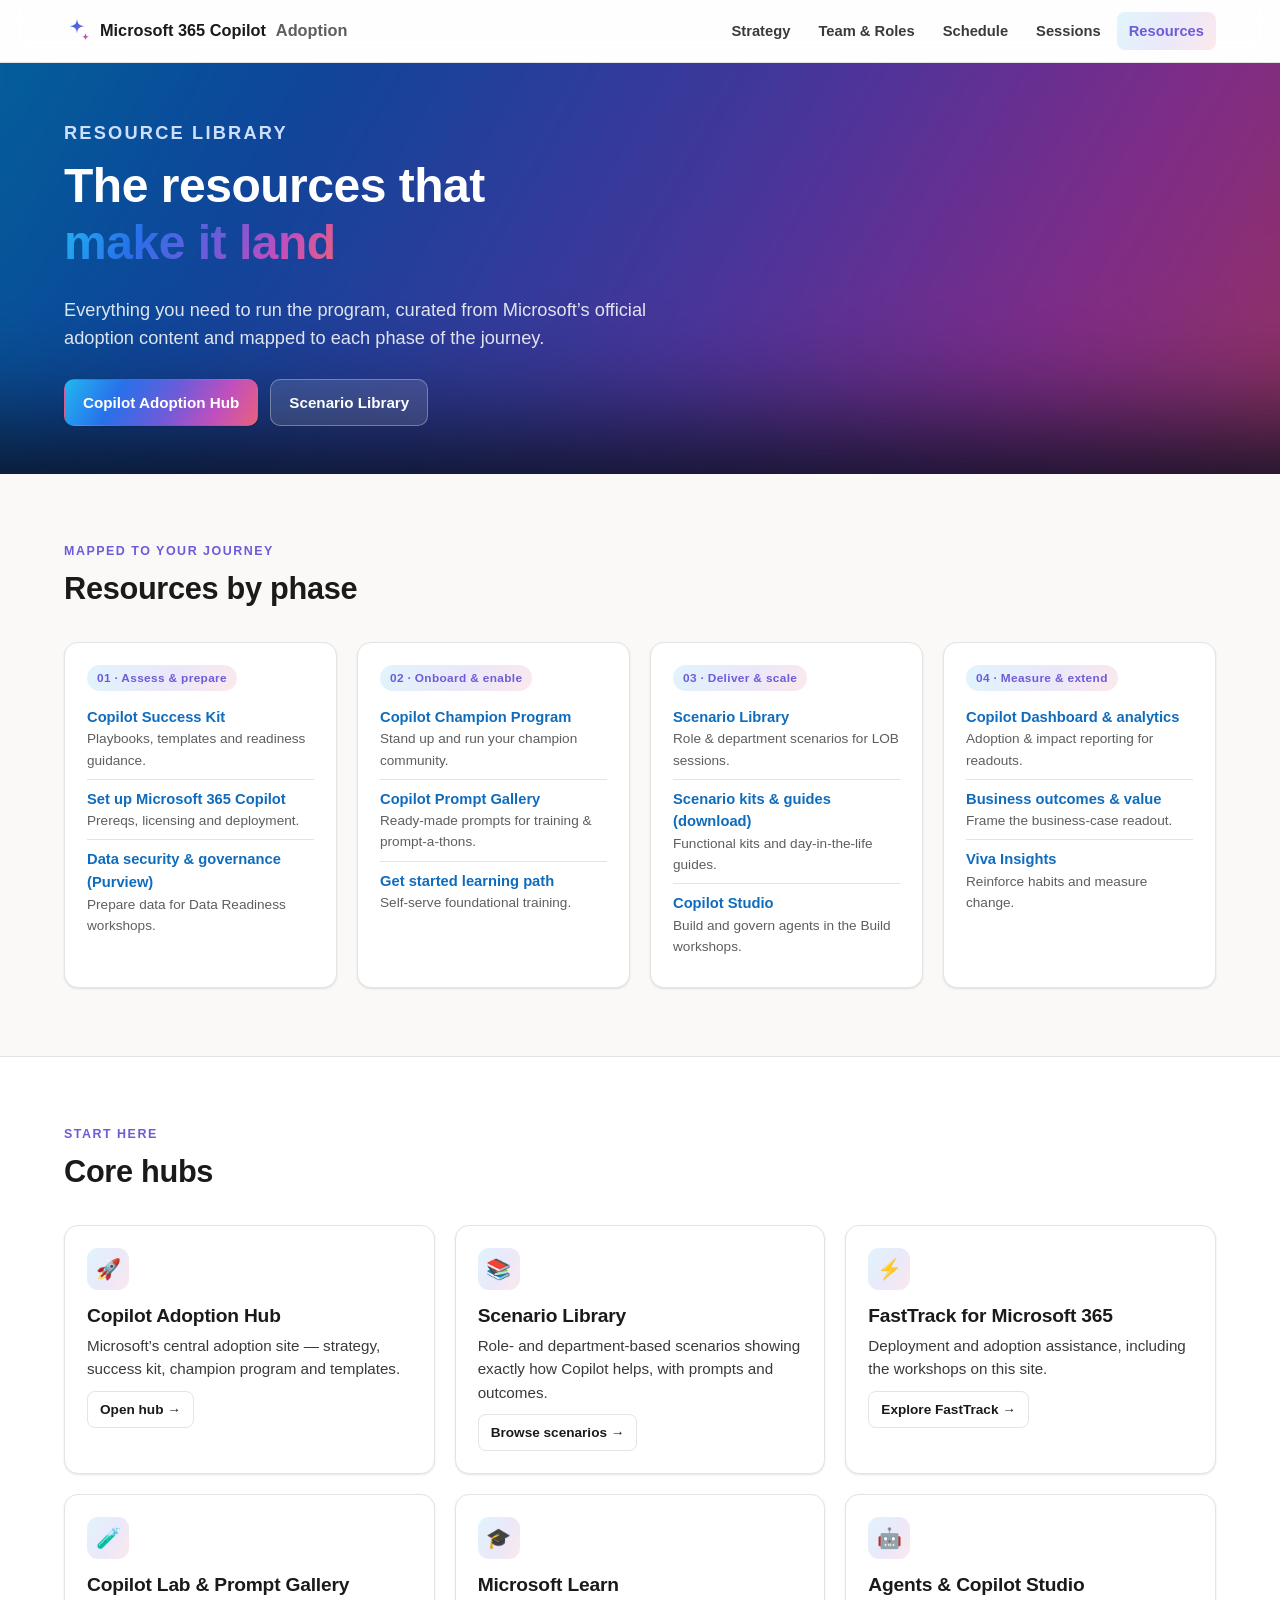
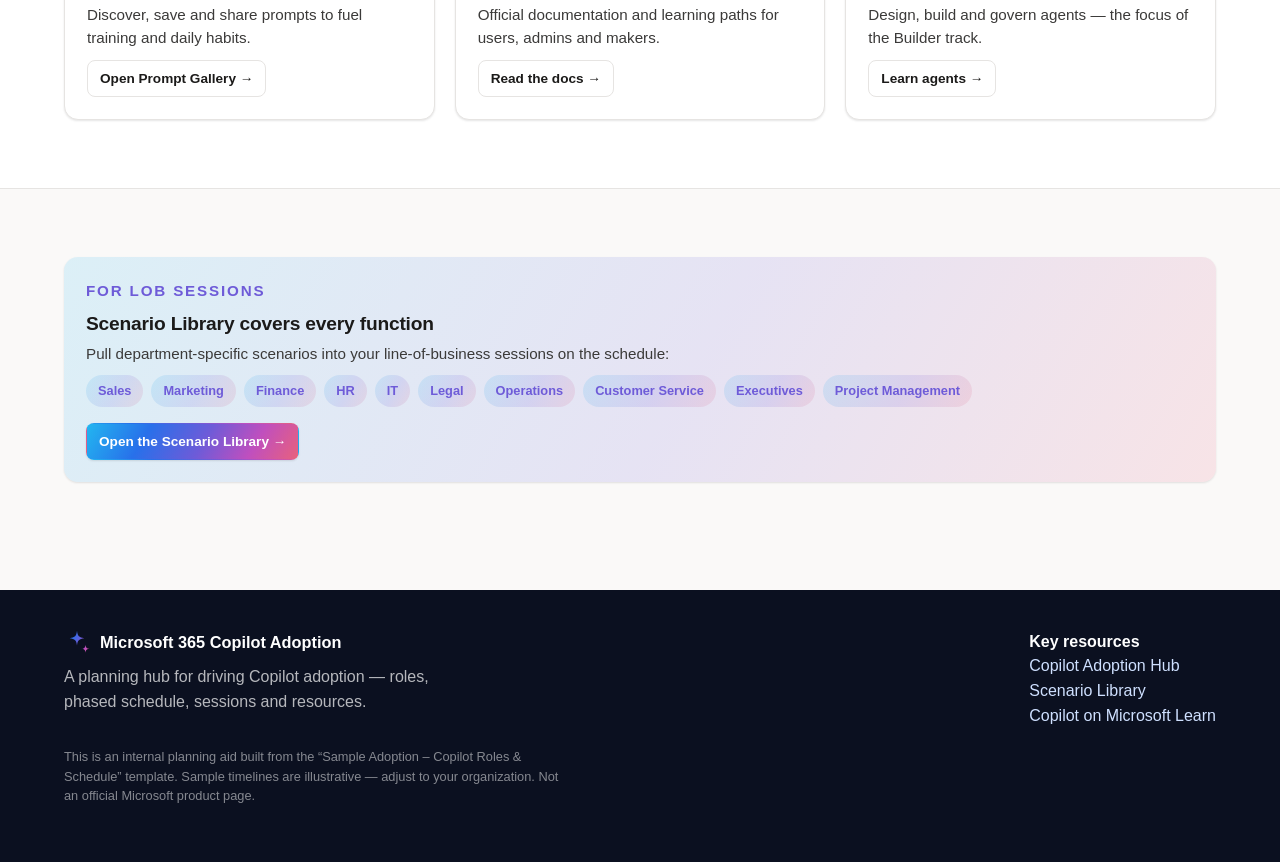
==== resources.html @ 04366881 "Microsoft 365 Copilot Adoption Strategy Hub Interactive multi-page site: strategy overview, team rol" ====
<!doctype html>
<html lang="en">
<head>
  <meta charset="utf-8" />
  <meta name="viewport" content="width=device-width, initial-scale=1" />
  <title>Resource Library — Microsoft 365 Copilot Adoption</title>
  <meta name="description" content="Curated Microsoft 365 Copilot adoption resources: the Adoption Hub, Scenario Library, FastTrack, Copilot Lab and learning paths, mapped to each phase of the rollout." />
  <link rel="icon" href="assets/copilot-spark.svg" />
  <link rel="stylesheet" href="assets/styles.css" />
  <style>
    .res-list { list-style:none; padding:0; margin:.4rem 0 0; }
    .res-list li { padding:8px 0; border-top:1px solid var(--line); font-size:.92rem; }
    .res-list li:first-child { border-top:none; }
    .res-list a { font-weight:600; }
    .res-list .d { color:var(--muted); font-size:.85rem; }
    .dept { display:flex; flex-wrap:wrap; gap:8px; margin-top:8px; }
    .dept span { font-size:.8rem; font-weight:600; padding:6px 12px; border-radius:999px; background:var(--copilot-gradient-soft); color:var(--brand); }
  </style>
</head>
<body>
  <div id="site-nav"></div>

  <header class="hero" style="padding:56px 0 48px">
    <div class="container">
      <p class="eyebrow">Resource library</p>
      <h1>The resources that <span class="gradient-text">make it land</span></h1>
      <p>Everything you need to run the program, curated from Microsoft’s official adoption content and mapped to each phase of the journey.</p>
      <div class="hero-actions">
        <a class="btn btn-primary" href="https://adoption.microsoft.com/en-us/copilot/" target="_blank" rel="noopener">Copilot Adoption Hub</a>
        <a class="btn btn-ghost" href="https://adoption.microsoft.com/en-us/scenario-library/" target="_blank" rel="noopener">Scenario Library</a>
      </div>
    </div>
  </header>

  <!-- By phase -->
  <section class="section">
    <div class="container">
      <div class="section-head">
        <p class="eyebrow">Mapped to your journey</p>
        <h2>Resources by phase</h2>
      </div>
      <div class="grid cols-4">
        <div class="card">
          <span class="pill">01 · Assess &amp; prepare</span>
          <ul class="res-list">
            <li><a href="https://adoption.microsoft.com/en-us/copilot/success-kit/" target="_blank" rel="noopener">Copilot Success Kit</a><div class="d">Playbooks, templates and readiness guidance.</div></li>
            <li><a href="https://learn.microsoft.com/en-us/copilot/microsoft-365/microsoft-365-copilot-setup" target="_blank" rel="noopener">Set up Microsoft 365 Copilot</a><div class="d">Prereqs, licensing and deployment.</div></li>
            <li><a href="https://learn.microsoft.com/en-us/purview/ai-microsoft-purview" target="_blank" rel="noopener">Data security &amp; governance (Purview)</a><div class="d">Prepare data for Data Readiness workshops.</div></li>
          </ul>
        </div>
        <div class="card">
          <span class="pill">02 · Onboard &amp; enable</span>
          <ul class="res-list">
            <li><a href="https://adoption.microsoft.com/en-us/copilot/champion-program/" target="_blank" rel="noopener">Copilot Champion Program</a><div class="d">Stand up and run your champion community.</div></li>
            <li><a href="https://copilot.cloud.microsoft/en-us/prompts" target="_blank" rel="noopener">Copilot Prompt Gallery</a><div class="d">Ready-made prompts for training &amp; prompt-a-thons.</div></li>
            <li><a href="https://learn.microsoft.com/en-us/training/paths/get-started-with-microsoft-365-copilot/" target="_blank" rel="noopener">Get started learning path</a><div class="d">Self-serve foundational training.</div></li>
          </ul>
        </div>
        <div class="card">
          <span class="pill">03 · Deliver &amp; scale</span>
          <ul class="res-list">
            <li><a href="https://adoption.microsoft.com/en-us/scenario-library/" target="_blank" rel="noopener">Scenario Library</a><div class="d">Role &amp; department scenarios for LOB sessions.</div></li>
            <li><a href="https://aka.ms/ScenarioLibraryDownload" target="_blank" rel="noopener">Scenario kits &amp; guides (download)</a><div class="d">Functional kits and day-in-the-life guides.</div></li>
            <li><a href="https://learn.microsoft.com/en-us/microsoft-copilot-studio/" target="_blank" rel="noopener">Copilot Studio</a><div class="d">Build and govern agents in the Build workshops.</div></li>
          </ul>
        </div>
        <div class="card">
          <span class="pill">04 · Measure &amp; extend</span>
          <ul class="res-list">
            <li><a href="https://learn.microsoft.com/en-us/copilot/microsoft-365/microsoft-365-copilot-dashboard" target="_blank" rel="noopener">Copilot Dashboard &amp; analytics</a><div class="d">Adoption &amp; impact reporting for readouts.</div></li>
            <li><a href="https://adoption.microsoft.com/en-us/copilot/business-outcomes/" target="_blank" rel="noopener">Business outcomes &amp; value</a><div class="d">Frame the business-case readout.</div></li>
            <li><a href="https://learn.microsoft.com/en-us/viva/insights/" target="_blank" rel="noopener">Viva Insights</a><div class="d">Reinforce habits and measure change.</div></li>
          </ul>
        </div>
      </div>
    </div>
  </section>

  <!-- Core hubs -->
  <section class="section alt">
    <div class="container">
      <div class="section-head">
        <p class="eyebrow">Start here</p>
        <h2>Core hubs</h2>
      </div>
      <div class="grid cols-3">
        <div class="card hover"><div class="icon">🚀</div><h3>Copilot Adoption Hub</h3><p>Microsoft’s central adoption site — strategy, success kit, champion program and templates.</p><a class="btn btn-outline btn-sm" href="https://adoption.microsoft.com/en-us/copilot/" target="_blank" rel="noopener">Open hub →</a></div>
        <div class="card hover"><div class="icon">📚</div><h3>Scenario Library</h3><p>Role- and department-based scenarios showing exactly how Copilot helps, with prompts and outcomes.</p><a class="btn btn-outline btn-sm" href="https://adoption.microsoft.com/en-us/scenario-library/" target="_blank" rel="noopener">Browse scenarios →</a></div>
        <div class="card hover"><div class="icon">⚡</div><h3>FastTrack for Microsoft 365</h3><p>Deployment and adoption assistance, including the workshops on this site.</p><a class="btn btn-outline btn-sm" href="https://www.microsoft.com/en-us/fasttrack" target="_blank" rel="noopener">Explore FastTrack →</a></div>
        <div class="card hover"><div class="icon">🧪</div><h3>Copilot Lab &amp; Prompt Gallery</h3><p>Discover, save and share prompts to fuel training and daily habits.</p><a class="btn btn-outline btn-sm" href="https://copilot.cloud.microsoft/en-us/prompts" target="_blank" rel="noopener">Open Prompt Gallery →</a></div>
        <div class="card hover"><div class="icon">🎓</div><h3>Microsoft Learn</h3><p>Official documentation and learning paths for users, admins and makers.</p><a class="btn btn-outline btn-sm" href="https://learn.microsoft.com/en-us/copilot/microsoft-365/" target="_blank" rel="noopener">Read the docs →</a></div>
        <div class="card hover"><div class="icon">🤖</div><h3>Agents &amp; Copilot Studio</h3><p>Design, build and govern agents — the focus of the Builder track.</p><a class="btn btn-outline btn-sm" href="https://learn.microsoft.com/en-us/microsoft-copilot-studio/" target="_blank" rel="noopener">Learn agents →</a></div>
      </div>
    </div>
  </section>

  <!-- Scenario library departments -->
  <section class="section">
    <div class="container">
      <div class="card" style="background:var(--copilot-gradient-soft);border:none">
        <p class="eyebrow">For LOB sessions</p>
        <h3 style="margin-top:0">Scenario Library covers every function</h3>
        <p>Pull department-specific scenarios into your line-of-business sessions on the schedule:</p>
        <div class="dept">
          <span>Sales</span><span>Marketing</span><span>Finance</span><span>HR</span><span>IT</span>
          <span>Legal</span><span>Operations</span><span>Customer Service</span><span>Executives</span><span>Project Management</span>
        </div>
        <p style="margin:16px 0 0"><a class="btn btn-primary btn-sm" href="https://adoption.microsoft.com/en-us/scenario-library/" target="_blank" rel="noopener">Open the Scenario Library →</a></p>
      </div>
    </div>
  </section>

  <div id="site-footer"></div>
  <script src="assets/nav.js"></script>
</body>
</html>
---- assets/styles.css ----
/* Microsoft 365 Copilot Adoption — shared styles
   Brand: Fluent neutrals + the Copilot iridescent gradient */

:root {
  /* Copilot signature gradient stops */
  --cp-blue: #2870ea;
  --cp-indigo: #6e5bd8;
  --cp-magenta: #c04fbe;
  --cp-coral: #e8617d;
  --cp-cyan: #22b6f0;
  --copilot-gradient: linear-gradient(120deg, #22b6f0 0%, #2870ea 28%, #6e5bd8 55%, #c04fbe 78%, #e8617d 100%);
  --copilot-gradient-soft: linear-gradient(120deg, rgba(34,182,240,.14), rgba(110,91,216,.14) 55%, rgba(232,97,125,.14));

  /* Fluent neutrals */
  --ink: #1b1a19;
  --ink-2: #3b3a39;
  --muted: #605e5c;
  --line: #e6e4e2;
  --bg: #faf9f8;
  --card: #ffffff;
  --brand: #6e5bd8;
  --brand-blue: #0f6cbd;

  --radius: 14px;
  --shadow-sm: 0 1px 2px rgba(0,0,0,.06), 0 1px 3px rgba(0,0,0,.05);
  --shadow-md: 0 4px 16px rgba(27,26,25,.10);
  --shadow-lg: 0 12px 40px rgba(27,26,25,.16);
  --maxw: 1200px;
}

* { box-sizing: border-box; }
html { scroll-behavior: smooth; }
body {
  margin: 0;
  font-family: "Segoe UI", "Segoe UI Web (West European)", -apple-system, BlinkMacSystemFont, Roboto, Helvetica, Arial, sans-serif;
  color: var(--ink);
  background: var(--bg);
  line-height: 1.55;
  -webkit-font-smoothing: antialiased;
}
h1, h2, h3, h4 { line-height: 1.2; color: var(--ink); margin: 0 0 .5em; font-weight: 700; letter-spacing: -.01em; }
h1 { font-size: clamp(2rem, 4vw, 3rem); }
h2 { font-size: clamp(1.5rem, 2.4vw, 2.1rem); }
h3 { font-size: 1.2rem; }
p { margin: 0 0 1rem; color: var(--ink-2); }
a { color: var(--brand-blue); text-decoration: none; }
a:hover { text-decoration: underline; }
.container { max-width: var(--maxw); margin: 0 auto; padding: 0 24px; }
.gradient-text {
  background: var(--copilot-gradient);
  -webkit-background-clip: text; background-clip: text;
  -webkit-text-fill-color: transparent; color: transparent;
}
.eyebrow { text-transform: uppercase; letter-spacing: .12em; font-size: .78rem; font-weight: 700; color: var(--brand); margin: 0 0 .6rem; }

/* ---------- Top nav ---------- */
.nav {
  position: sticky; top: 0; z-index: 50;
  background: rgba(255,255,255,.85);
  backdrop-filter: saturate(180%) blur(12px);
  border-bottom: 1px solid var(--line);
}
.nav-inner { display: flex; align-items: center; gap: 20px; height: 62px; max-width: var(--maxw); margin: 0 auto; padding: 0 24px; }
.brand { display: flex; align-items: center; gap: 10px; font-weight: 700; color: var(--ink); text-decoration: none; font-size: 1.02rem; }
.brand:hover { text-decoration: none; }
.spark {
  width: 26px; height: 26px; flex: 0 0 auto;
  background: var(--copilot-gradient);
  -webkit-mask: url("copilot-spark.svg") center/contain no-repeat;
  mask: url("copilot-spark.svg") center/contain no-repeat;
}
.nav-links { display: flex; gap: 4px; margin-left: auto; flex-wrap: wrap; }
.nav-links a {
  color: var(--ink-2); font-weight: 600; font-size: .92rem; padding: 8px 12px; border-radius: 8px; text-decoration: none;
}
.nav-links a:hover { background: var(--copilot-gradient-soft); color: var(--ink); }
.nav-links a.active { color: var(--brand); background: var(--copilot-gradient-soft); }
.nav-toggle { display: none; margin-left: auto; background: none; border: 1px solid var(--line); border-radius: 8px; padding: 8px 10px; cursor: pointer; font-size: 1.1rem; }
@media (max-width: 860px) {
  .nav-toggle { display: block; }
  .nav-links { display: none; position: absolute; top: 62px; left: 0; right: 0; flex-direction: column; background: #fff; border-bottom: 1px solid var(--line); padding: 8px 16px 14px; box-shadow: var(--shadow-md); }
  .nav-links.open { display: flex; }
  .nav-links a { padding: 12px; }
}

/* ---------- Hero ---------- */
.hero { position: relative; overflow: hidden; padding: 84px 0 72px; background: #0b1020; color: #fff; }
.hero::before {
  content: ""; position: absolute; inset: -40% -10% auto -10%; height: 130%;
  background: var(--copilot-gradient); filter: blur(60px) saturate(140%); opacity: .55; z-index: 0;
}
.hero .container { position: relative; z-index: 1; }
.hero h1 { color: #fff; max-width: 16ch; }
.hero p { color: rgba(255,255,255,.86); font-size: 1.14rem; max-width: 60ch; }
.hero .eyebrow { color: #cfe0ff; }

/* ---------- Buttons ---------- */
.btn { display: inline-flex; align-items: center; gap: 8px; font-weight: 600; font-size: .95rem; padding: 11px 18px; border-radius: 10px; border: 1px solid transparent; cursor: pointer; text-decoration: none; transition: transform .06s ease, box-shadow .15s ease; }
.btn:hover { text-decoration: none; }
.btn:active { transform: translateY(1px); }
.btn-primary { background: var(--copilot-gradient); color: #fff; box-shadow: var(--shadow-sm); }
.btn-primary:hover { box-shadow: var(--shadow-md); }
.btn-ghost { background: rgba(255,255,255,.12); color: #fff; border-color: rgba(255,255,255,.3); }
.btn-ghost:hover { background: rgba(255,255,255,.2); }
.btn-outline { background: #fff; color: var(--ink); border-color: var(--line); }
.btn-outline:hover { border-color: var(--brand); color: var(--brand); }
.btn-sm { padding: 7px 12px; font-size: .85rem; border-radius: 8px; }
.hero-actions { display: flex; gap: 12px; flex-wrap: wrap; margin-top: 26px; }

/* ---------- Sections ---------- */
.section { padding: 68px 0; }
.section.alt { background: #fff; border-top: 1px solid var(--line); border-bottom: 1px solid var(--line); }
.section-head { max-width: 64ch; margin-bottom: 34px; }

/* ---------- Cards / grids ---------- */
.grid { display: grid; gap: 20px; }
.grid.cols-2 { grid-template-columns: repeat(2, 1fr); }
.grid.cols-3 { grid-template-columns: repeat(3, 1fr); }
.grid.cols-4 { grid-template-columns: repeat(4, 1fr); }
@media (max-width: 900px) { .grid.cols-3, .grid.cols-4 { grid-template-columns: repeat(2, 1fr); } }
@media (max-width: 620px) { .grid.cols-2, .grid.cols-3, .grid.cols-4 { grid-template-columns: 1fr; } }

.card { background: var(--card); border: 1px solid var(--line); border-radius: var(--radius); padding: 22px; box-shadow: var(--shadow-sm); transition: box-shadow .18s ease, transform .18s ease; }
.card.hover:hover { box-shadow: var(--shadow-md); transform: translateY(-3px); }
.card h3 { margin-bottom: .35em; }
.card p { font-size: .95rem; margin-bottom: .6rem; }
.card .icon { width: 42px; height: 42px; border-radius: 11px; display: grid; place-items: center; background: var(--copilot-gradient-soft); margin-bottom: 14px; font-size: 1.25rem; }
.pill { display: inline-block; font-size: .74rem; font-weight: 700; letter-spacing: .03em; padding: 4px 10px; border-radius: 999px; background: var(--copilot-gradient-soft); color: var(--brand); }
.step-num { font-weight: 800; font-size: 1.6rem; background: var(--copilot-gradient); -webkit-background-clip: text; background-clip: text; -webkit-text-fill-color: transparent; }

/* ---------- Tables ---------- */
.table-wrap { overflow-x: auto; border: 1px solid var(--line); border-radius: var(--radius); background: #fff; box-shadow: var(--shadow-sm); }
table.data { width: 100%; border-collapse: collapse; font-size: .93rem; }
table.data th, table.data td { text-align: left; padding: 13px 16px; border-bottom: 1px solid var(--line); vertical-align: top; }
table.data thead th { background: #faf9fb; font-weight: 700; color: var(--ink); position: sticky; top: 0; }
table.data tr:last-child td { border-bottom: none; }
table.data tbody tr:hover { background: #fbfaff; }

/* ---------- Footer ---------- */
.footer { background: #0b1020; color: rgba(255,255,255,.7); padding: 40px 0; margin-top: 40px; }
.footer a { color: #cfe0ff; }
.footer .foot-grid { display: flex; justify-content: space-between; gap: 24px; flex-wrap: wrap; }
.footer .brand { color: #fff; }
.disclaimer { font-size: .8rem; color: rgba(255,255,255,.5); margin-top: 18px; max-width: 70ch; }

/* ---------- Utilities ---------- */
.center { text-align: center; }
.mt-0 { margin-top: 0; } .mb-0 { margin-bottom: 0; }
.lead { font-size: 1.12rem; color: var(--ink-2); }
.badge-owner { font-size: .7rem; font-weight: 700; padding: 2px 8px; border-radius: 999px; white-space: nowrap; }
.o-microsoft { background: #e5efff; color: #0f5bd6; }
.o-customer { background: #e9f9ef; color: #107c41; }
.o-partner  { background: #fdeede; color: #c2570a; }
.o-fasttrack{ background: #f0ecff; color: #6e5bd8; }
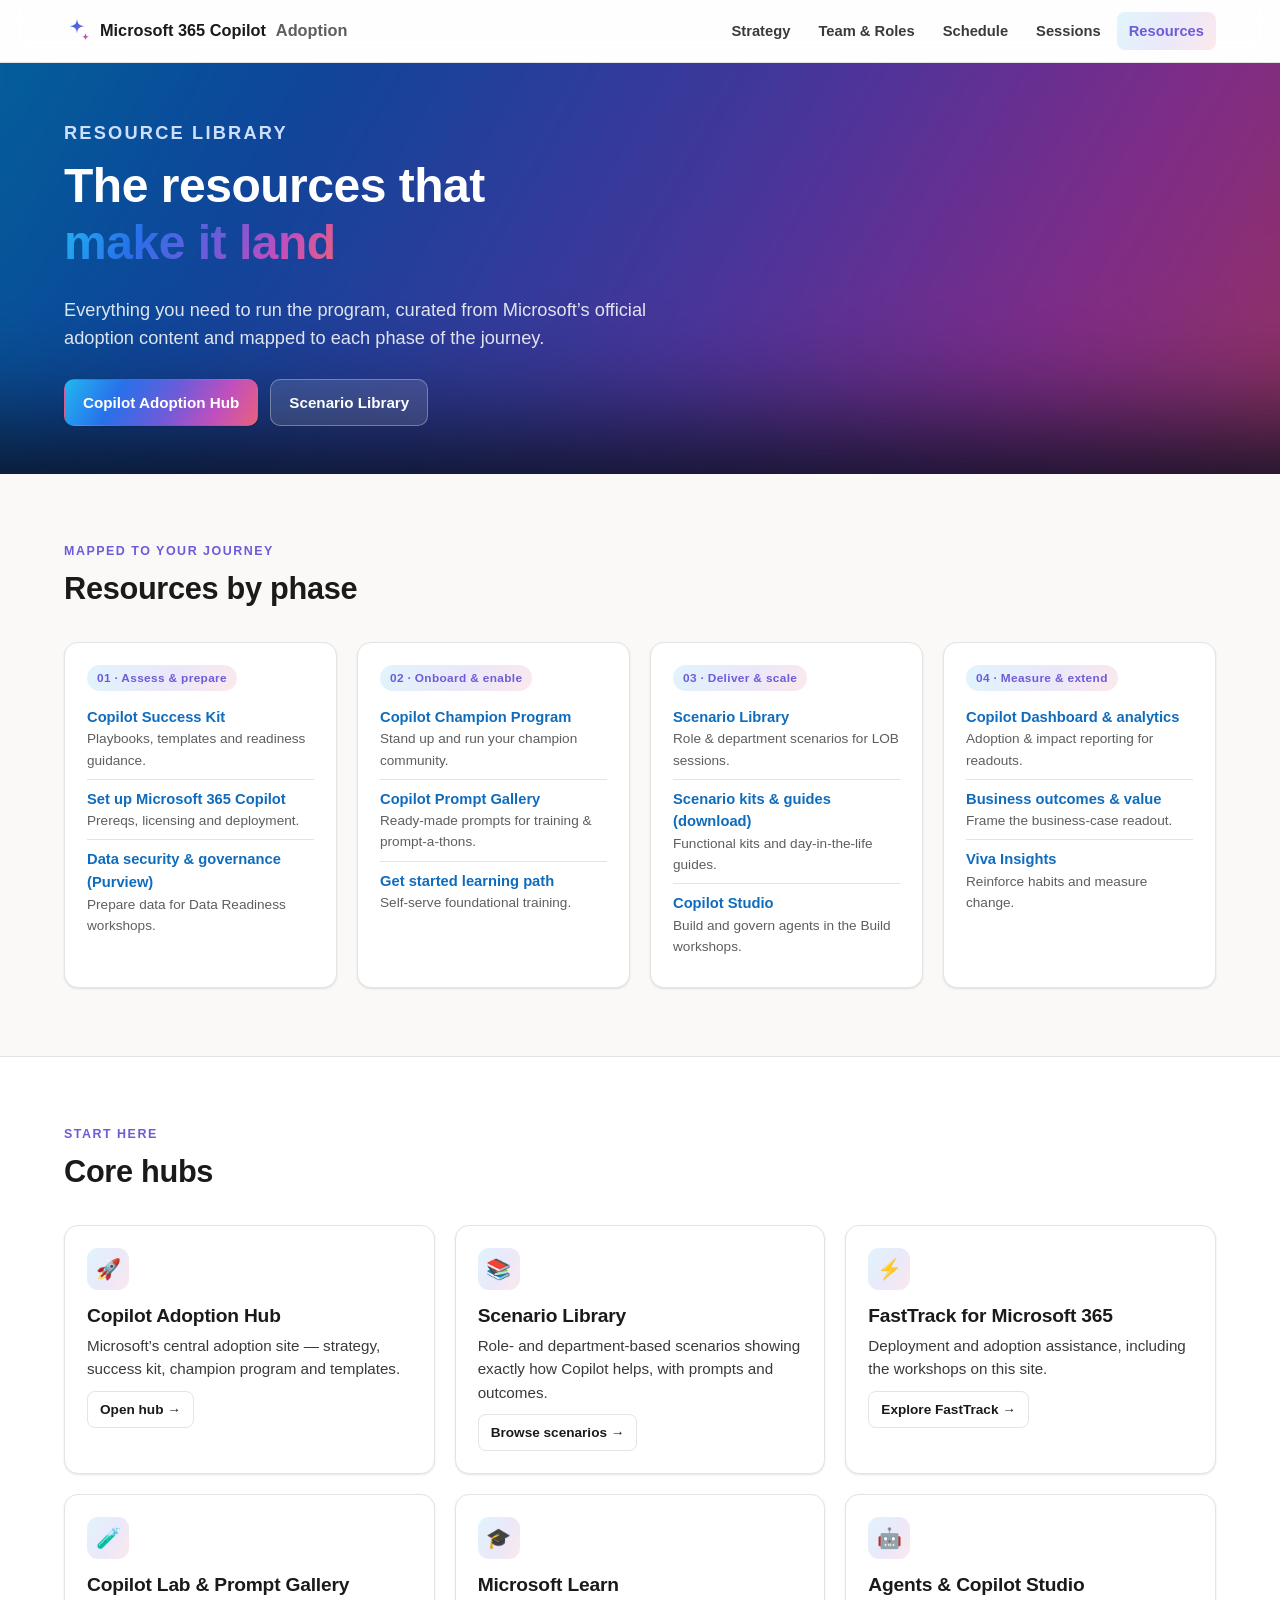
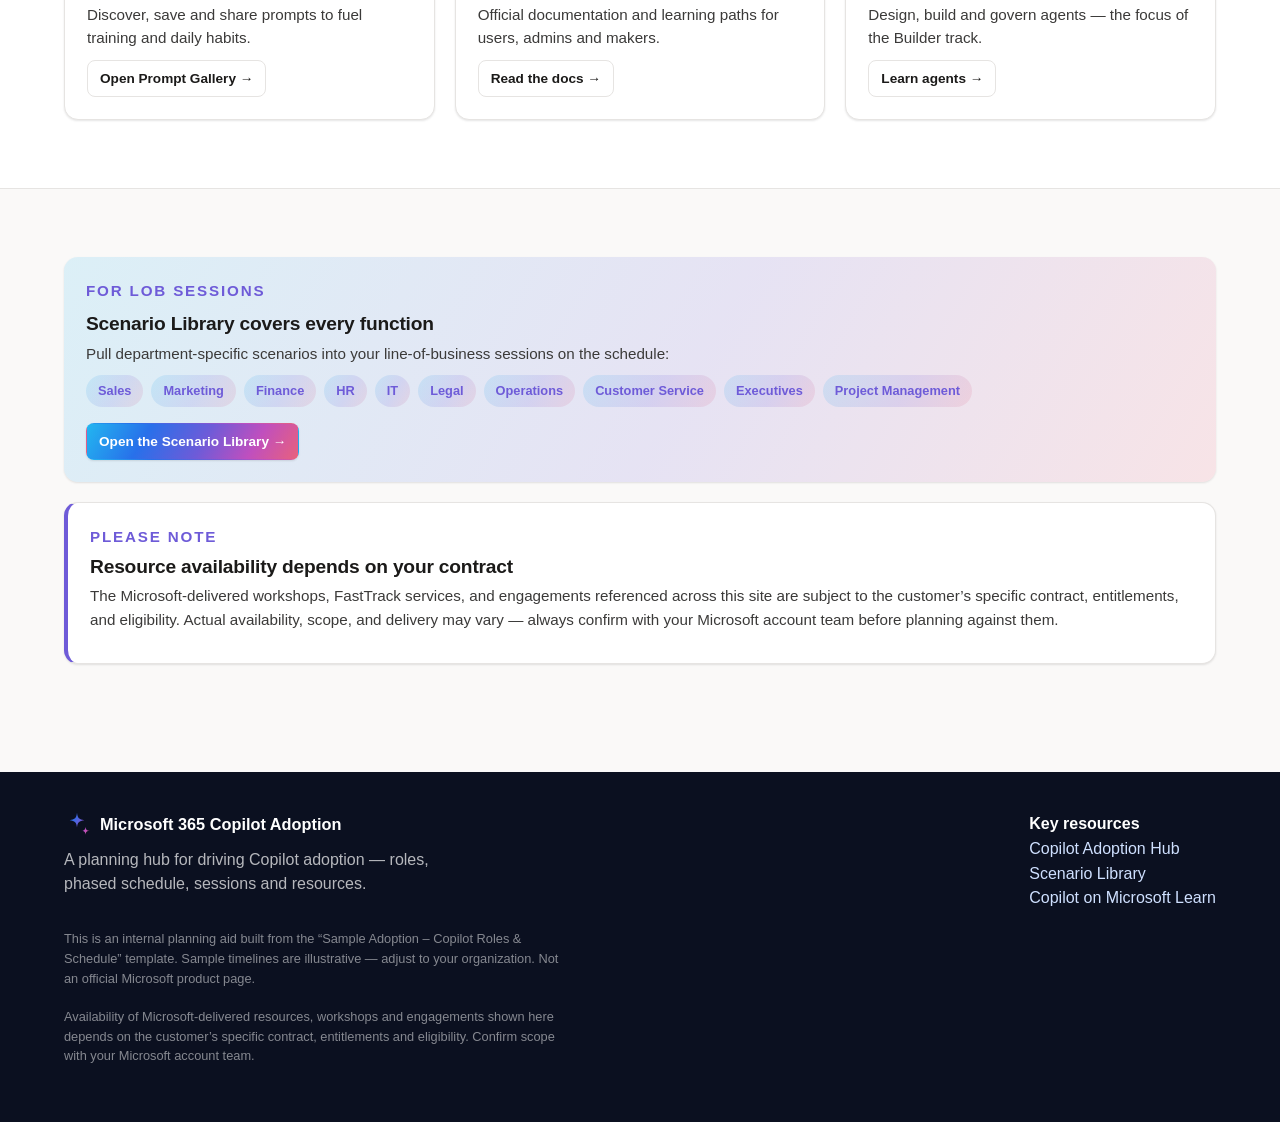
==== commit 83afae10: "Clearer completion controls (hover check + modal toggle); update schedule title/copy; add contract-d" ====
--- a/resources.html
+++ b/resources.html
@@ -107,6 +107,12 @@
         </div>
         <p style="margin:16px 0 0"><a class="btn btn-primary btn-sm" href="https://adoption.microsoft.com/en-us/scenario-library/" target="_blank" rel="noopener">Open the Scenario Library →</a></p>
       </div>
+
+      <div class="card" style="border-left:4px solid var(--brand);margin-top:20px">
+        <p class="eyebrow" style="margin-bottom:.4rem">Please note</p>
+        <h3 style="margin-top:0">Resource availability depends on your contract</h3>
+        <p class="mb-0">The Microsoft-delivered workshops, FastTrack services, and engagements referenced across this site are subject to the customer’s specific contract, entitlements, and eligibility. Actual availability, scope, and delivery may vary — always confirm with your Microsoft account team before planning against them.</p>
+      </div>
     </div>
   </section>
 
